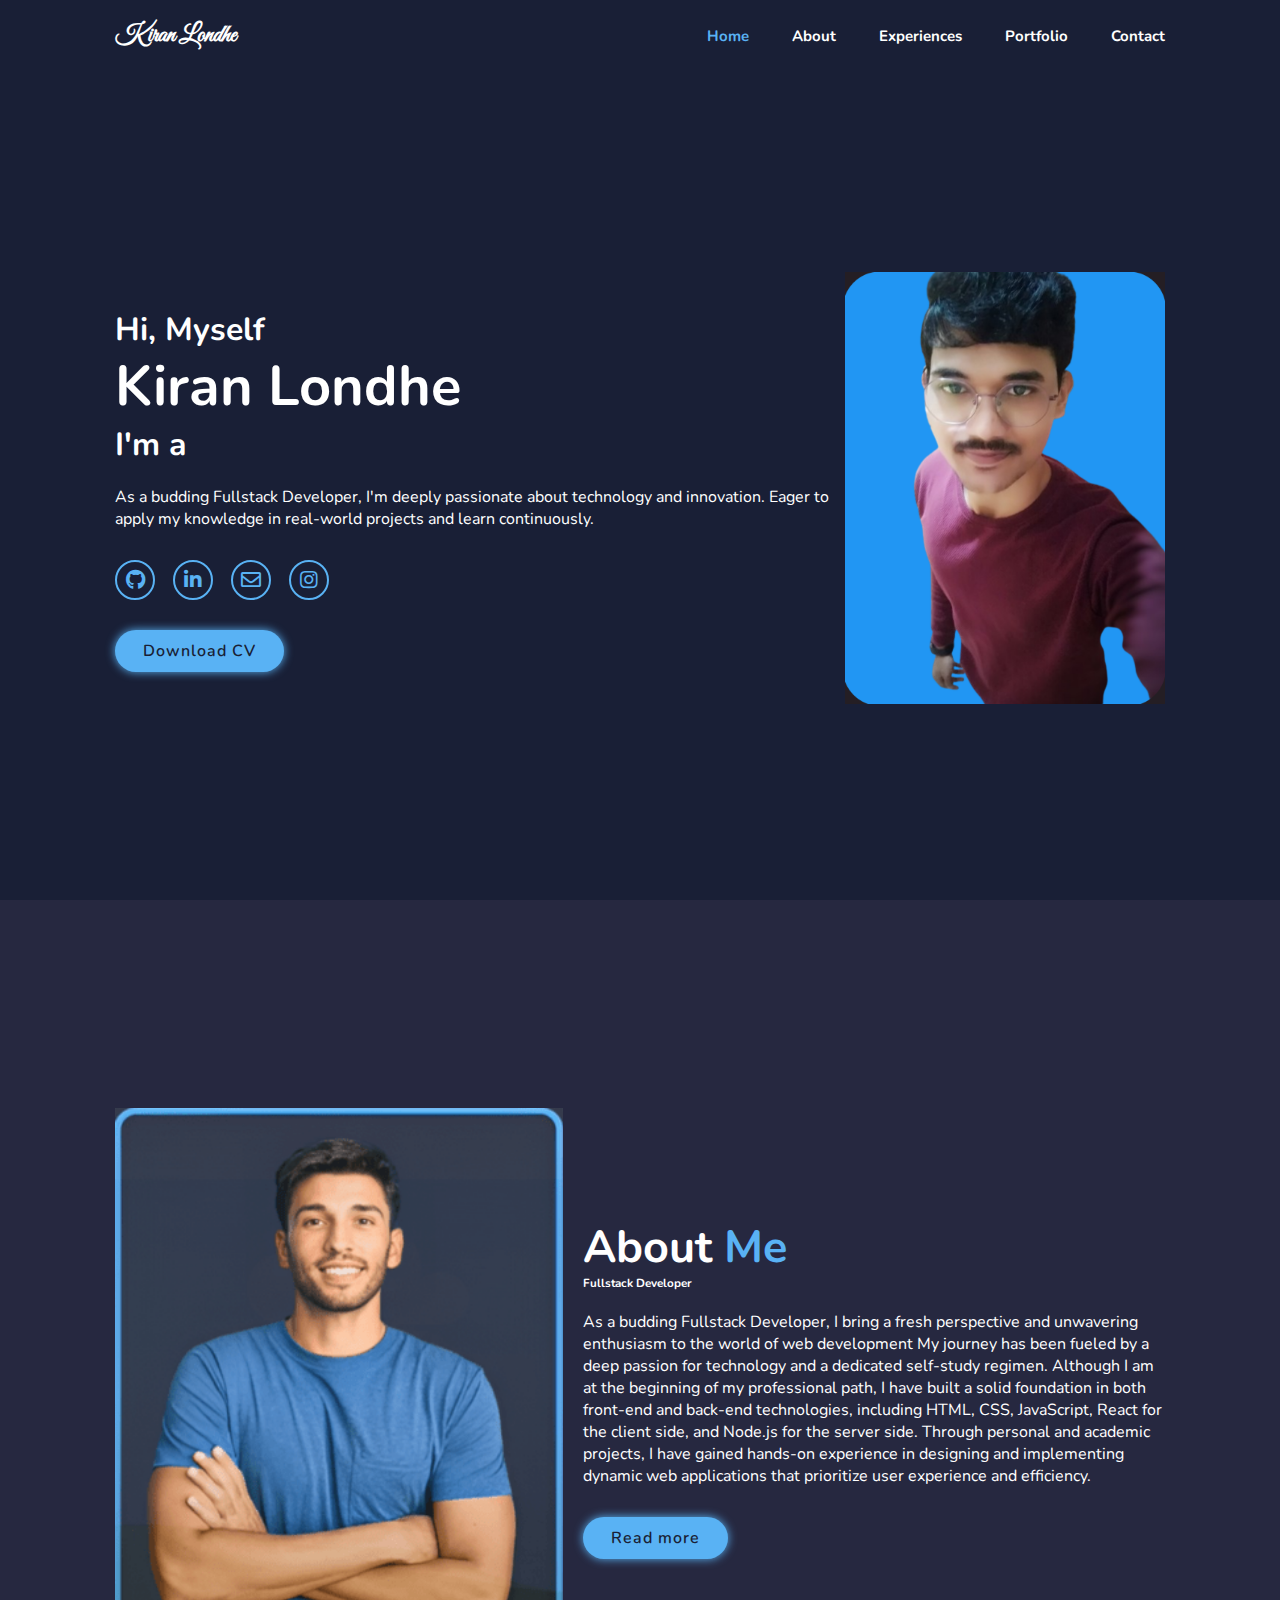
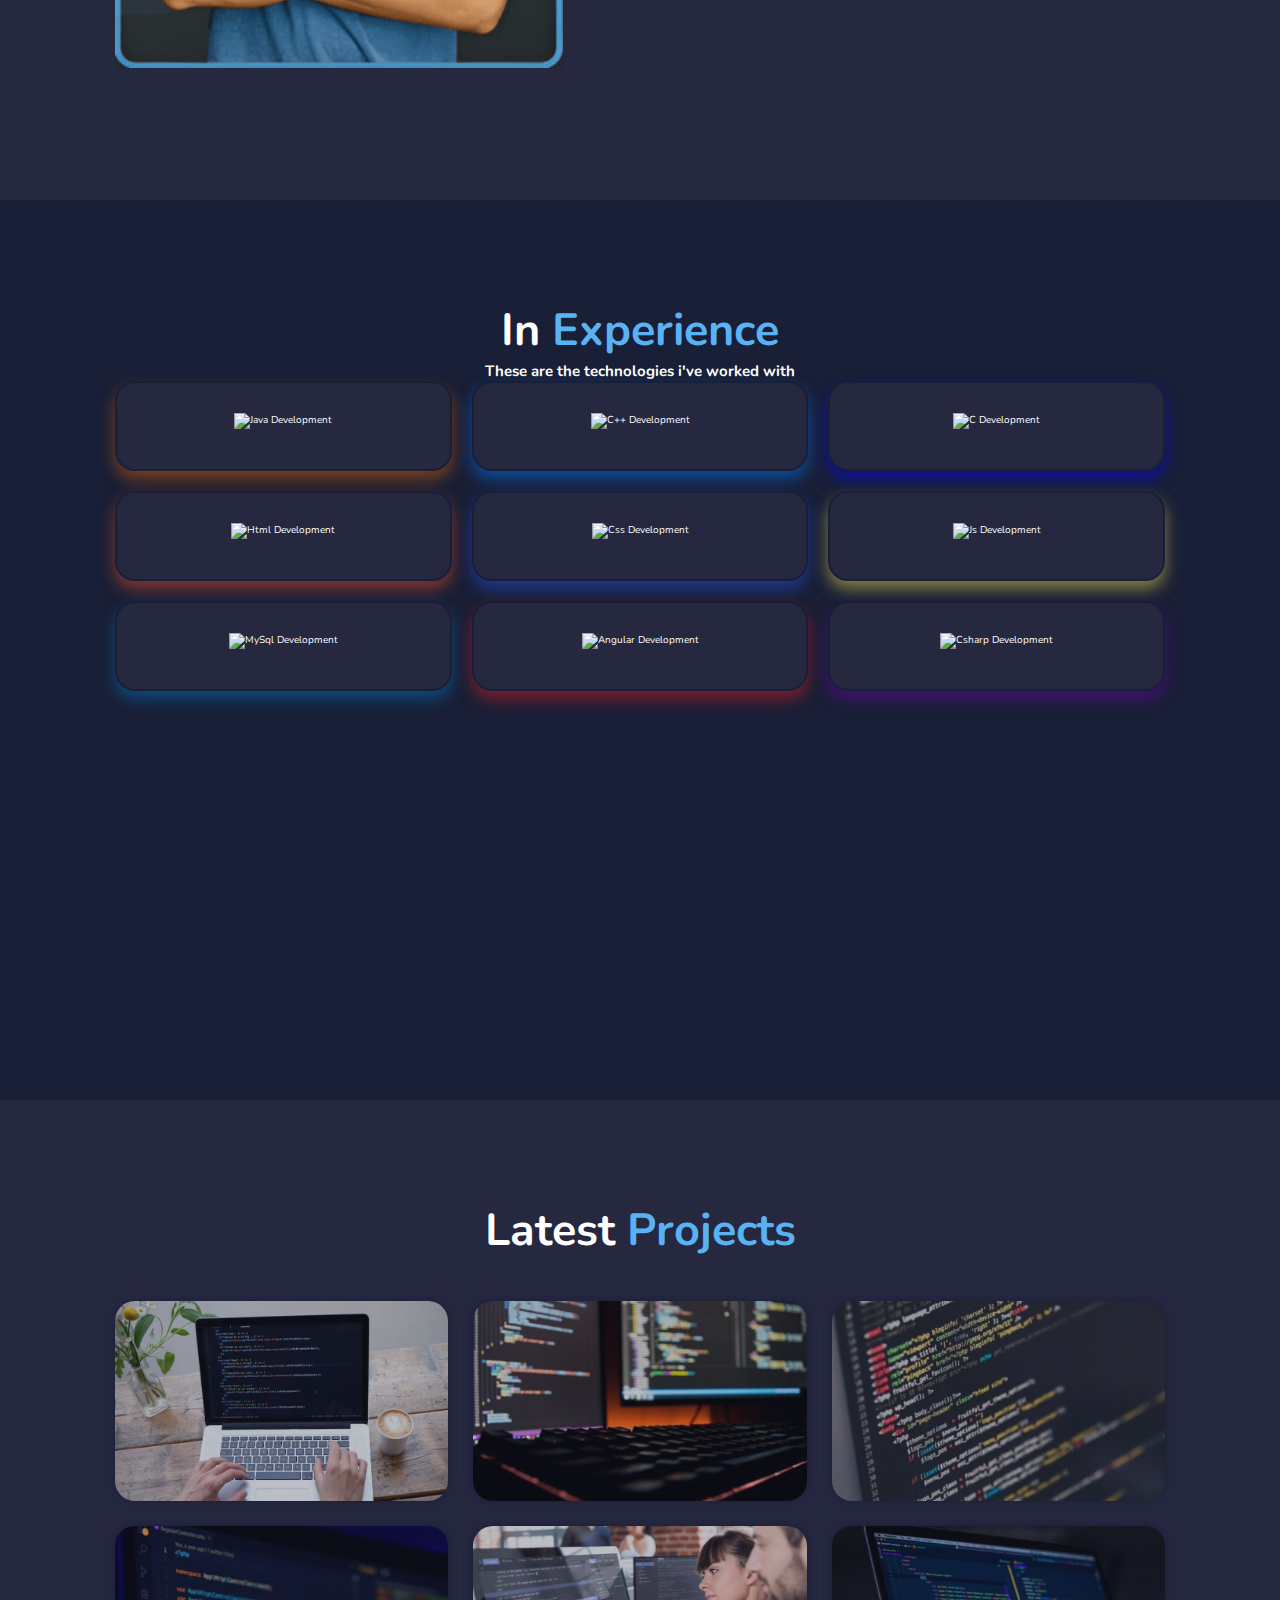
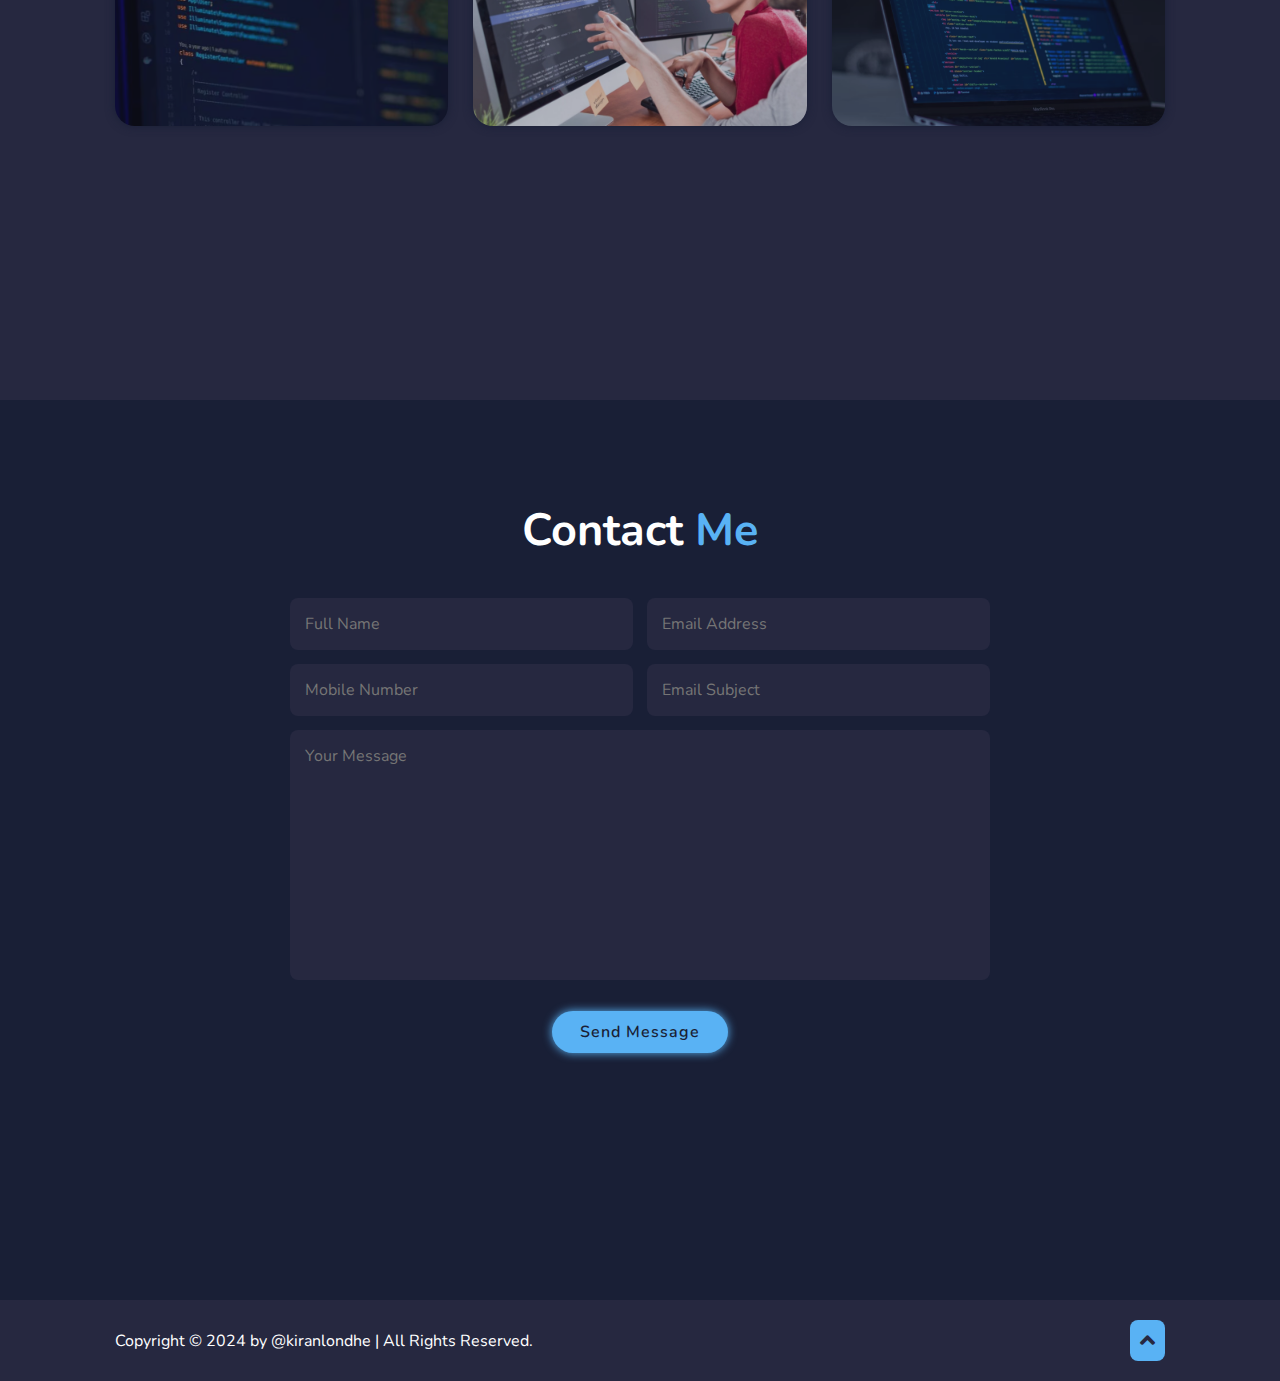
==== portfolio.html @ 90fc0c8a "Update portfolio.html" ====
<!DOCTYPE html>
<html lang="en">

<head>
    <meta charset="UTF-8">
    <meta name="viewport" content="width=device-width, initial-scale=1.0">
    <!---FONT-AWESOME-->
    <link rel="stylesheet" href="https://cdnjs.cloudflare.com/ajax/libs/font-awesome/5.15.4/css/all.min.css"
        integrity="sha512-1ycn6IcaQQ40/MKBW2W4Rhis/DbILU74C1vSrLJxCq57o941Ym01SwNsOMqvEBFlcgUa6xLiPY/NS5R+E6ztJQ=="
        crossorigin="anonymous" referrerpolicy="no-referrer" />

    <!--MAIN CSS-->
    <link rel="stylesheet" href="portfolio.css">
    <title>Personal Portfolio</title>
</head>

<body>
    <!---Header Design-->
    <header class="header">
        <a href="#" class="logo">Kiran Londhe</a>

        <i class="fas fa-bars" id="menu-icon"></i>

        <nav class="navbar">
            <a href="#home" class="active">Home</a>
            <a href="#about">About</a>
            <a href="#services">Experiences</a>
            <a href="#portfolio">Portfolio</a>
            <a href="#contact">Contact</a>
        </nav>

    </header>

    <!--HOME SECTION DESIGN-->

    <section class="home" id="home">
        <div class="home-content">
             <h3>Hi, Myself</h3>
             <h1>Kiran Londhe</h1>
            <h3>I'm a <span class="multiple-text"></span></h3>
            <p>As a budding Fullstack Developer, I'm deeply passionate about technology and innovation.
                Eager to apply my knowledge in real-world projects and learn continuously.</p>
            <div class="social-media">
                <a href="https://github.com/Kiran-Londhe"><i class="fab fa-github"></i></a>
                <a href="https://www.linkedin.com/in/kiranlondhe1604/"><i class="fab fa-linkedin-in"></i></a>
                <a href="mailto:kiranlondhe1604@gmail.com"><i class="far fa-envelope"></i></a>
                <a href="https://www.instagram.com/_kiran_londhe_/"><i class="fab fa-instagram"></i></a>

            </div>
            <a href="Kiran_Londhe_Resume.pdf" class="btn" download="Kiran_Londhe_CV.pdf">Download CV</a>
        </div>

        <div class="home-img">
            <img src="Untitled design (2).png" alt="">
        </div>

    </section>


    <!--ABOUT SECTION DESIGN-->

    <section class="about" id="about">
        <div class="about-img">
            <img src="profile (1).png" alt="">

        </div>
        <div class="about-content">
            <h2 class="heading">About <span>Me</span> </h2>
            <h3>Fullstack Developer</h3>
            <p id="short-bio">As a budding Fullstack Developer, I bring a fresh perspective and unwavering enthusiasm to
                the world of web development My journey has been fueled by a deep passion for technology and a dedicated
                self-study regimen. Although I am at the beginning of my professional path, I have built a
                solid foundation in both front-end and back-end technologies, including HTML, CSS, JavaScript, React for
                the client side, and Node.js for the server side. Through personal and academic projects, I have gained
                hands-on experience in designing and implementing dynamic web applications that prioritize user
                experience and efficiency.</p>
            <p id="full-bio" class="hidden"> I have developed a small e-commerce site, a blog platform, and a real-time
                chat application, each project sharpening my problem-solving skills and understanding of web development
                principles. My commitment to continuous learning and improvement is unwavering, and I am eager to apply
                my knowledge and skills in a professional setting, contributing to impactful projects and collaborating
                with experienced teams.</p>
            <button id="read-more-btn" class="btn">Read more</button>
        </div>

    </section>

    <!--SERVICES SECTION DESIGN-->

    <section class="services" id="services">
        <h2 class="heading">In <span>Experience</span></h2>
        <center><h2>These are the technologies i've worked with</h2></center>

        <div class="services-container">
            <div class="services-box java-box">
               
                <img src="https://camo.githubusercontent.com/0d4b500c99671bf83bcb747e4f25f3da28765f2bbb4cdd9733c09f9a46381aaa/68747470733a2f2f63646e2e6a7364656c6976722e6e65742f67682f64657669636f6e732f64657669636f6e2f69636f6e732f6a6176612f6a6176612d6f726967696e616c2e737667"
                alt="Java Development" class="logo-shadow java-logo" style="width: 100px; height: auto;">
                <!-- <h3>Web Development</h3>
                <p>Lorem ipsum dolor sit amet consectetur adipisicing elit. Tenetur consectetur excepturi laborum. Ipsa,
                    ipsam recusandae, voluptatem nesciunt maiores dolorem incidunt quidem officia magni magnam aut?</p>
                <a href="#" class="btn">Read More</a> -->
            </div>

            <div class="services-box cpp-box">
                <img src="https://camo.githubusercontent.com/cd7e24b6d077658f419aaa173b20cde5cadb5fe3ed659fb0848b95e4037a46b1/68747470733a2f2f63646e2e6a7364656c6976722e6e65742f67682f64657669636f6e732f64657669636f6e2f69636f6e732f63706c7573706c75732f63706c7573706c75732d6f726967696e616c2e737667"
                    alt="C++ Development" style="width: 100px; height: auto;">
                <!-- <h3>UI/UX Designing</h3>
                <p>Lorem ipsum dolor sit amet consectetur adipisicing elit. Tenetur consectetur excepturi laborum. Ipsa,
                    ipsam recusandae, voluptatem nesciunt maiores dolorem incidunt quidem officia magni magnam aut?</p>
                <a href="#" class="btn">Read More</a> -->
            </div>

            <div class="services-box c-box">
                <img src="https://camo.githubusercontent.com/34a110ef06e3aeed9a1de60ce8099b45eedc5580e1f49cc490c1b28c896b264e/68747470733a2f2f63646e2e6a7364656c6976722e6e65742f67682f64657669636f6e732f64657669636f6e2f69636f6e732f632f632d6f726967696e616c2e737667"
                alt="C Development" style="width: 100px; height: auto;">
                <!-- <h3>App Development</h3>
                <p>Lorem ipsum dolor sit amet consectetur adipisicing elit. Nam cupiditate excepturi rem assumenda aperiam. Autem.</p>
                <a href="#" class="btn">Read More</a> -->
            </div>

            <div class="services-box html-box">
                <img src="https://camo.githubusercontent.com/6647554cf19482c32acc6a6a3b8bd68b845fafabd474595e7e92dead3075c3ea/68747470733a2f2f63646e2e6a7364656c6976722e6e65742f67682f64657669636f6e732f64657669636f6e2f69636f6e732f68746d6c352f68746d6c352d6f726967696e616c2e737667"
                alt="Html Development" style="width: 100px; height: auto;">
                <!-- <h3>App Development</h3>
                <p>Lorem ipsum dolor sit amet consectetur adipisicing elit. Nam cupiditate excepturi rem assumenda aperiam. Autem.</p>
                <a href="#" class="btn">Read More</a> -->
            </div>

            <div class="services-box css-box">
                <img src="https://camo.githubusercontent.com/4eaf7f26830ffa4bc4c4502a24e9be29fa2796208648a805e8f610da811aeb05/68747470733a2f2f63646e2e6a7364656c6976722e6e65742f67682f64657669636f6e732f64657669636f6e2f69636f6e732f637373332f637373332d6f726967696e616c2e737667"
                alt="Css Development" style="width: 100px; height: auto;">
                <!-- <h3>App Development</h3>
                <p>Lorem ipsum dolor sit amet consectetur adipisicing elit. Nam cupiditate excepturi rem assumenda aperiam. Autem.</p>
                <a href="#" class="btn">Read More</a> -->
            </div>

            <div class="services-box js-box">
                <img src="https://camo.githubusercontent.com/426c1121b29abc64a6b1af1e3aa3091abb38e39c87054720b765af1425c74e7f/68747470733a2f2f63646e2e6a7364656c6976722e6e65742f67682f64657669636f6e732f64657669636f6e2f69636f6e732f6a6176617363726970742f6a6176617363726970742d6f726967696e616c2e737667"
                alt="Js Development" style="width: 100px; height: auto;">
                <!-- <h3>App Development</h3>
                <p>Lorem ipsum dolor sit amet consectetur adipisicing elit. Nam cupiditate excepturi rem assumenda aperiam. Autem.</p>
                <a href="#" class="btn">Read More</a> -->
            </div>

            <div class="services-box mysql-box">
                <img src="https://camo.githubusercontent.com/8b690f4dff81513c7425f3b8f6e66b34a1dea43e22562037eeb5449d18571c89/68747470733a2f2f63646e2e6a7364656c6976722e6e65742f67682f64657669636f6e732f64657669636f6e2f69636f6e732f6d7973716c2f6d7973716c2d6f726967696e616c2e737667"
                alt="MySql Development" style="width: 100px; height: auto;">
                <!-- <h3>App Development</h3>
                <p>Lorem ipsum dolor sit amet consectetur adipisicing elit. Nam cupiditate excepturi rem assumenda aperiam. Autem.</p>
                <a href="#" class="btn">Read More</a> -->
            </div>

          <div class="services-box angular-box">
                <img src="https://camo.githubusercontent.com/2a6bb98dbcd03f1212800166be8668614684884f392782b3ac10a9d388924237/68747470733a2f2f63646e2e6a7364656c6976722e6e65742f67682f64657669636f6e732f64657669636f6e2f69636f6e732f616e67756c61726a732f616e67756c61726a732d6f726967696e616c2e737667"
                alt="Angular Development" style="width: 100px; height: auto;">
                <!-- <h3>App Development</h3>
                <p>Lorem ipsum dolor sit amet consectetur adipisicing elit. Nam cupiditate excepturi rem assumenda aperiam. Autem.</p>
                <a href="#" class="btn">Read More</a> -->
            </div>

           <div class="services-box csharp-box">
                <img src="https://camo.githubusercontent.com/2d9be2cdbe847aa58cefeb401833777b9330a5d91389066137fc1c84589eabfe/68747470733a2f2f63646e2e6a7364656c6976722e6e65742f67682f64657669636f6e732f64657669636f6e2f69636f6e732f6373686172702f6373686172702d6f726967696e616c2e737667"
                alt="Csharp Development" style="width: 100px; height: auto;">
                <!-- <h3>App Development</h3>
                <p>Lorem ipsum dolor sit amet consectetur adipisicing elit. Nam cupiditate excepturi rem assumenda aperiam. Autem.</p>
                <a href="#" class="btn">Read More</a> -->
            </div>
            
        </div>

    </section>

    <!--PORTFOLIO SECTION DESIGN-->

    <section class="portfolio" id="portfolio">
        <h2 class="heading">Latest <span>Projects</span></h2>

        <div class="portfolio-container">
            <div class="portfolio-box">
                <img src="1.png" alt="">
                <div class="portfolio-layer">
                    <h4>File Packer Unpacker</h4>
                    <p>Secure file handling with compression and decompression.</p>
                     <a href="https://github.com/Kiran-Londhe/FilePackerUnpackerEncryptor" target="_blank" class="github-link"><i class="fas fa-external-link-alt"></i></a>
                    
                </div>
            </div>

            <div class="portfolio-box">
                <img src="2.png" alt="">
                <div class="portfolio-layer">
                    <h4>Chat Messenger with Log Facility</h4>
                    <p>Chat with logs and cross-platform support.</p>
                    <i class="fas fa-external-link-alt"></i>
                </div>
            </div>

            <div class="portfolio-box">
                <img src="3.png" alt="">
                <div class="portfolio-layer">
                    <h4>Web Design</h4>
                    <p>Lorem ipsum dolor sit amet consectetur adipisicing elit.</p>
                    <i class="fas fa-external-link-alt"></i>
                </div>
            </div>

            <div class="portfolio-box">
                <img src="4.png" alt="">
                <div class="portfolio-layer">
                    <h4>Web Design</h4>
                    <p>Lorem ipsum dolor sit amet consectetur adipisicing elit.</p>
                    <i class="fas fa-external-link-alt"></i>
                </div>
            </div>

            <div class="portfolio-box">
                <img src="Shutterstock_1016500210-1.jpg" alt="">
                <div class="portfolio-layer">
                    <h4>Web Design</h4>
                    <p>Lorem ipsum dolor sit amet consectetur adipisicing elit.</p>
                    <i class="fas fa-external-link-alt"></i>
                </div>
            </div>

            <div class="portfolio-box">
                <img src="6.png" alt="">
                <div class="portfolio-layer">
                    <h4>Web Design</h4>
                    <p>Lorem ipsum dolor sit amet consectetur adipisicing elit.</p>
                    <i class="fas fa-external-link-alt"></i>
                </div>
            </div>


        </div>
    </section>

    <!--CONTACT SECTION DESIGN-->
    <section class="contact" id="contact">
        <h2 class="heading">Contact <span>Me</span></h2>

        <form action="contact-form-handler.php" method="POST">
            <div class="input-box">
                <input type="text" name="name" placeholder="Full Name" required>
                <input type="email" name="email" placeholder="Email Address" required>
            </div>
            <div class="input-box">
                <input type="number" name="mobile" placeholder="Mobile Number" required>
                <input type="text" name="subject" placeholder="Email Subject" required>
            </div>
            <textarea name="message" id="" cols="30" rows="10" placeholder="Your Message" required></textarea>
            <input type="submit" value="Send Message" class="btn">
        </form>
        
    </section>


    <!--FOOTER DESIGN-->

    <footer class="footer">
        <div class="footer-text">
            <p>Copyright &copy; 2024 by @kiranlondhe | All Rights Reserved.</p>
        </div>

        <div class="footer-iconTop">
            <a href="#home"><i class="fas fa-angle-up"></i></a>
        </div>
    </footer>

    <!-- SSCRIPT REVEAL JS-->
    <script src="https://unpkg.com/scrollreveal"></script>

    <!-- SSCRIPT REVEAL JS-->

    <script src="https://unpkg.com/typed.js@2.1.0/dist/typed.umd.js"></script>

    <!-- MAIN JS-->
    <script src="portfolio.js"></script>

</body>

</html>
---- portfolio.css ----
@import url('https://fonts.googleapis.com/css2?family=Nunito:ital,wght@0,200;0,300;0,400;0,500;0,600;0,700;0,800;0,900;1,200;1,300;1,400;1,500;1,600;1,700;1,800;1,900&display=swap');
@import url('https://fonts.googleapis.com/css2?family=Great+Vibes&display=swap');
* {
    margin: 0;
    padding: 0;
    box-sizing: border-box;
    text-decoration: none;
    border: none;
    outline: none;
    scroll-behavior: smooth;
    font-family: 'Nunito', sans-serif;
}

:root 
{
    --big-color: #191f36;
    --snd-bf-color: #262840;
    --text-color: #fff;
    --main-color: #59B2F4;
}

html 
{
    font-size: 62.5%;
    overflow-x: hidden;

}

body 
{
    background: var(--big-color);
    color: var(--text-color);

}

section 
{
    min-height: 100vh;
    padding: 10rem 9% 2rem;
}

.header 
{
    position: fixed;
    top: 0;
    left: 0;
    width: 100%;
    padding: 2rem 9%;
    background: var(--big-color);
    display: flex;
    justify-content: space-between;
    align-items: center;
    z-index: 100;

}

.logo 
{
   
    font-size: 2.5rem;
    color: var(--text-color);
    font-weight: 700;
    cursor: default;
    font-family: 'Great Vibes', cursive;
}

.navbar a 
{
    font-size: 1.5rem;
    color: var(--text-color);
    margin-left: 4rem;
    font-weight: 700;
}

.navbar a:hover,
.navbar a.active 
{
    color: var(--main-color);
}

#menu-icon 
{
    font-size: 3.6rem;
    color: var(--text-color);
    display: none;
}

.home 
{
    display: flex;
    justify-content: center;
    align-items: center;
}

.home-content h3 
{
    font-size: 3.2rem;
    font-weight: 700;
}

.home-content h3:nth-of-type(2) 
{
    margin-bottom: 2rem;
}

span 
{
    color: var(--main-color);
}

.home-content h1 
{
    font-size: 5.6rem;
    font-weight: 700;
    line-height: 1.3;
}

.home-img img 
{
    width: 25vw;
    animation: floatImage 4s ease-in-out infinite;

}

@keyframes floatImage
{
    0% {
        transform: translateY(0);
      }
   
   50% {
       transform: translateY(-2.4rem);
   }  
   
   100%{
       transform: translateY(0);
   }
}

.home-content p
{
    font-size: 1.6rem;
}

.social-media a
{
    display: inline-flex;
    justify-content: center;
    align-items: center;
    width: 4rem;
    height: 4rem;
    background: transparent;
    border: .2rem solid var(--main-color);
    border-radius: 50%;
    font-size: 2rem;
    color: var(--main-color);
    margin: 3rem 1.5rem 3rem 0;
    transition: .5s ease;
}

.social-media a:hover
{
    background: var(--main-color);
    color: var(--snd-bf-color);
    box-shadow: 0 0 1rem var(--main-color);
}

.btn
{
    display: inline-block;
    padding: 1rem 2.8rem;
    background: var(--main-color);
    border-radius: 4rem;
    box-shadow: 0 0 1rem var(--main-color);
    font-size: 1.6rem;
    color: var(--big-color);
    letter-spacing: .1rem;
    font-weight: 600;
    transition: .5s ease;
}

.btn:hover
{
    box-shadow: none;
}

.about
{
    display: flex;
    justify-content: center;
    align-items: center;
    gap: 2rem;
    background: var(--snd-bf-color);
}
.hidden {
    display: none;
}

.about-img img
{
    width: 35vw;
}

.heading
{
    text-align: center;
    font-size: 4.5rem;
}

.about-content h2
{
text-align: left;
line-height: 1.2;
}

.about-content h3
{
    font-size: 2.rem;
}

.about-content p
{
    font-size: 1.6rem;
    margin: 2rem 0 3rem;
}


.services.h2
{
    margin-bottom: 5rem;
}

.services-container
{
    display: flex;
    justify-content: center;
    align-items: center;
    flex-wrap: wrap;
    gap: 2rem;
}

/* Java box shadow */

.services-box.java-box 
{
    box-shadow: 0 8px 16px rgba(217, 95, 2, 0.5); /* Dark orange for Java */
}

/* C++ box shadow */
.services-box.cpp-box 
{
    box-shadow: 0 8px 16px rgba(0, 120, 255, 0.5); /* Mid-tone blue shadow */
}

/* C box shadow */
.services-box.c-box 
{
    box-shadow: 0 8px 16px rgba(0, 0, 255, 0.5); /* Blue for C */
}

/* HTML box shadow */
.services-box.html-box {
    box-shadow: 0 8px 16px rgba(227, 79, 38, 0.5); /* Dark orange for HTML */
}

/* CSS box shadow */
.services-box.css-box 
{
    box-shadow: 0 8px 16px rgba(38, 77, 228, 0.5); /* Blue for CSS */
}

/* JavaScript box shadow */
.services-box.js-box 
{
    box-shadow: 0 8px 16px rgba(240, 219, 79, 0.5); /* Yellow for JavaScript */
}

/* MySQL box shadow */
.services-box.mysql-box 
{
    box-shadow: 0 8px 16px rgba(0, 117, 190, 0.5); /* Blue for MySQL */
}

.services-box.angular-box 
{
    box-shadow: 0 8px 16px rgba(221, 27, 37, 0.5); /* Red for Angular */
}

.services-box.csharp-box 
{
    box-shadow: 0 8px 16px rgba(106, 0, 175, 0.5); /* Purple for C# */
}




.services-container .services-box
{
    flex: 1 1 30rem;
    background: var(--snd-bf-color);
    padding: 3rem 2rem 4rem;
    border-radius: 2rem;
    text-align: center;
    border: .2rem solid var(--big-color);
    transition: .5s ease;
    /* box-shadow: 0 8px 16px rgba(93, 240, 2, 0.2);  */
}

.services-container .services-box:hover
{
    border-color: var(--main-color);          
    transform: scale(1.02);
}

.services-box i
{
 font-size: 7rem;
 color: var(--main-color);
}

.services-box h3
{
    font-size: 2.6rem;
}

.services-box p
{
    font-size: 1.6rem;
    margin: 1rem 0 3rem;
}

.portfolio
{
    background: var(--snd-bf-color);
}

.portfolio h2
{
    margin-bottom: 4rem;
}

.portfolio-container
{
    display: grid;
    grid-template-columns: repeat(3, 1fr);
    align-items: center;
    gap: 2.5rem;
}

.portfolio-container .portfolio-box
{
    position: relative;
    border-radius: 2rem;
    box-shadow: 0 0 1rem var(--big-color);
    overflow: hidden;
    display: flex;
}

.portfolio-box img
{
    width: 100%;
    height: 200px;
    object-fit: cover;
    transition: .5s ease;
    opacity: 0.7;
}

.portfolio-box:hover img
{
    width: scale(1.1);
}

.portfolio-box .portfolio-layer
{
    position: absolute;
    bottom: 0;
    left: 0;
    width: 100%;
    height: 100%;
    background: linear-gradient(rgba(0, 0, 0, 0.1), var(--main-color));
    display: flex;
    justify-content: center;
    align-items: center;
    flex-direction: column;
    text-align: center;
    padding: 0 4rem;
    transform: translateY(100%);
    transition: .5s ease;
}

.portfolio-box:hover .portfolio-layer
{
    transform: translateY(0);
}

.portfolio-layer h4
{
    font-size: 3rem;
}

.portfolio-layer p
{
    font-size: 1.6rem;
    margin: .3rem 0 1rem;
}
.portfolio-layer a
{
    display: inline-flex;
    justify-content: center;
    align-items: center;
    width: 5rem;
    height: 5rem;
    background: var(--text-color);
    border-radius: 50%;
}

.portfolio-layer a i
{
  font-size: 2rem;
  color: var(--snd-bf-color);
}

.contact h2
{
    margin-bottom: 3rem;
}

.contact form
{
    max-width: 70rem;
    margin: 1rem auto;
    text-align: center;
    margin-bottom: 3rem;
}

.contact form .input-box
{
    display: flex;
    justify-content: space-between;
    flex-wrap: wrap;
}

.contact form .input-box input, 
.contact form textarea
{
    width: 100%;
    padding: 1.5rem;
    font-size: 1.6rem;
    color: var(--text-color);
    background: var(--snd-bf-color);
    border-radius: .8rem;
    margin: .7rem 0;

}

.contact form .input-box input
{
    width: 49%;
}

.contact form textarea
{
    resize: none;
}

.contact form .btn
{
    margin-top: 2rem;
    cursor: pointer;
}

.footer
{
    display: flex;
    justify-content: space-between;
    align-items: center;
    flex-wrap: wrap;
    padding: 2rem 9%;
    background: var(--snd-bf-color);
}

.footer-text
{
    font-size: 1.6rem;
}

.footer-iconTop
{
    display: inline-flex;
    justify-content: center;
    align-items: center;
    padding: .8rem 1rem;
    background: var(--main-color);
    border-radius: .8rem;
    transition: .5s ease;
}

.footer-iconTop a:hover
{
    box-shadow: 0 0 1rem var(--main-color);
}

.footer-iconTop a i
{
    font-size: 2.4rem;
    color: var(--snd-bf-color);
}

/* BREAKPOINT */

@media (max-width: 120px)
{
    html
    {
      font-size: 55%;
    }
}

@media (max-width: 991px)
{
    .header
    {
      padding: 2rem 3%;
    }

    section
    {
        padding:10rem 3% ;
    }

    .services
    {
        padding: 7rem;
    }

    .portfolio
    {
        padding-bottom: 7rem;
    }

    .contact
    {
        min-height: auto;
    }

    .footer
    {
        padding: 2rem 3%;
    }
}

@media (max-width: 768px)

{
    #menu-icon
    {
        display: block;
    }

    .navbar
    {
        position: absolute;
        top: 100%;
        left: 0;
        width: 100%;
        padding: 1rem 3%;
        background: var(--big-color);
        border-top: .1rem solid rgba(0, 0, 0, .2);
        box-shadow: 0 .5rem 1rem rgba(0, 0, 0, .2);
        display: none;
        
    }

    .navbar.active
    {
        display: block;
    }
 
    .navbar.a
    {
        display: block;
        font-size: 2rem;
        margin: 3rem 0;
    }
 

    .home
    {
        flex-direction: column;
    }

    .home-content
    {
        font-size: 2.6rem;
    }

    .home-content h1
    {
        font-size: 5rem;
    }
    
    .home-content
    {
        order: 2;
    }

    .home-img img
    {
        width: 70vw;
        margin-top: 4rem;
    }

    .about
    {
        flex-direction: column;
    }

    .about-img img
    {
        width: 90vw;
        margin-top: 4rem;
    }

    .services h2
    {
        margin-bottom: 3rem;
    }

    .portfolio h2
    {
        margin-bottom: 3rem;
    }

    .portfolio-container
    {
        grid-template-columns: repeat(2, 1fr);
    }

}

@media (max-width: 617px)
{
    .portfolio-container
    {
        grid-template-columns: 1fr;
    }

    .home-img img
    {
        width: 80vw;
        margin-top: 8rem;
    }

    .about-img img
    {
        width: 100vw;
        margin-top: 4rem;
    }

}

@media (max-width: 450px)
{
    html
    {
        font-size: 50%;
    }

    .contact form .input-box input
    {
        width: 100%;
    }

.github-link {
    display: inline-block;
    font-size: 10px; /* Adjust the size of the icon */
    color: #007bff;
}

.github-link:hover {
    color: #0056b3; /* Change color on hover */
}
}
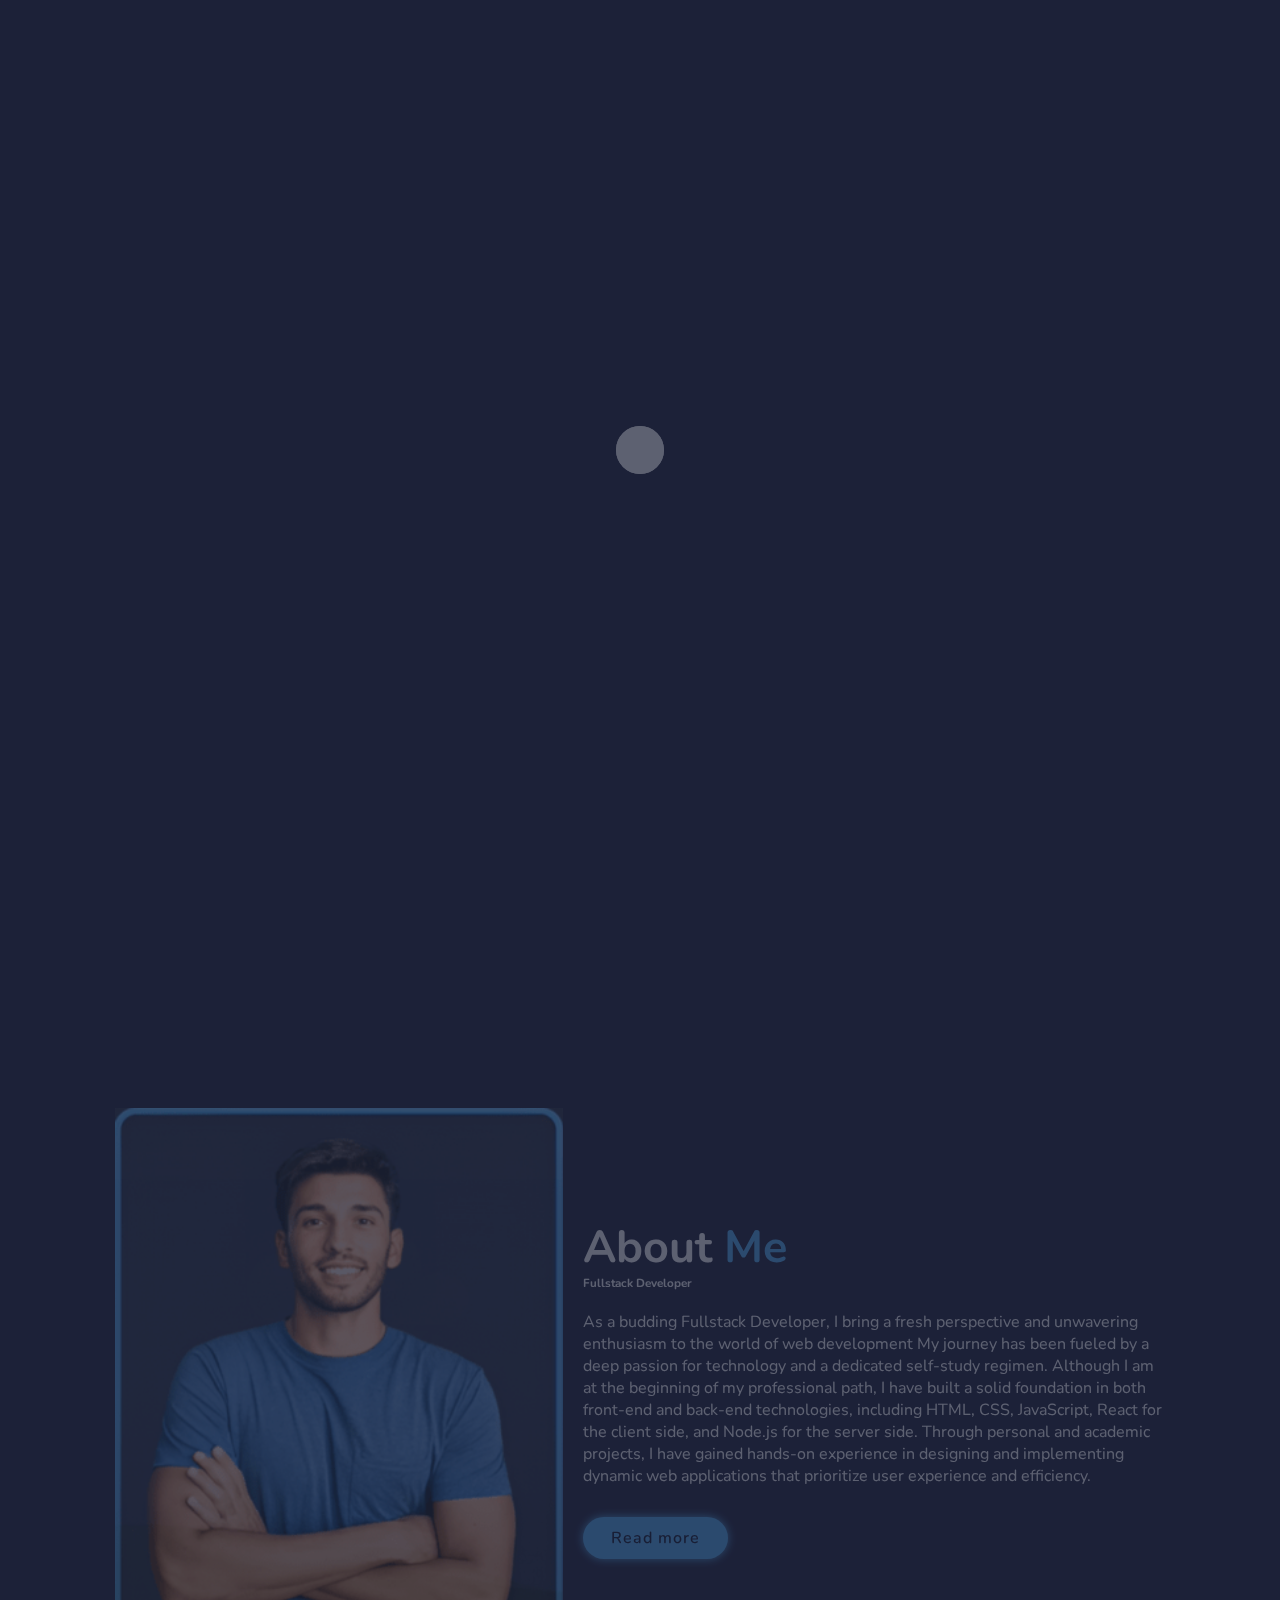
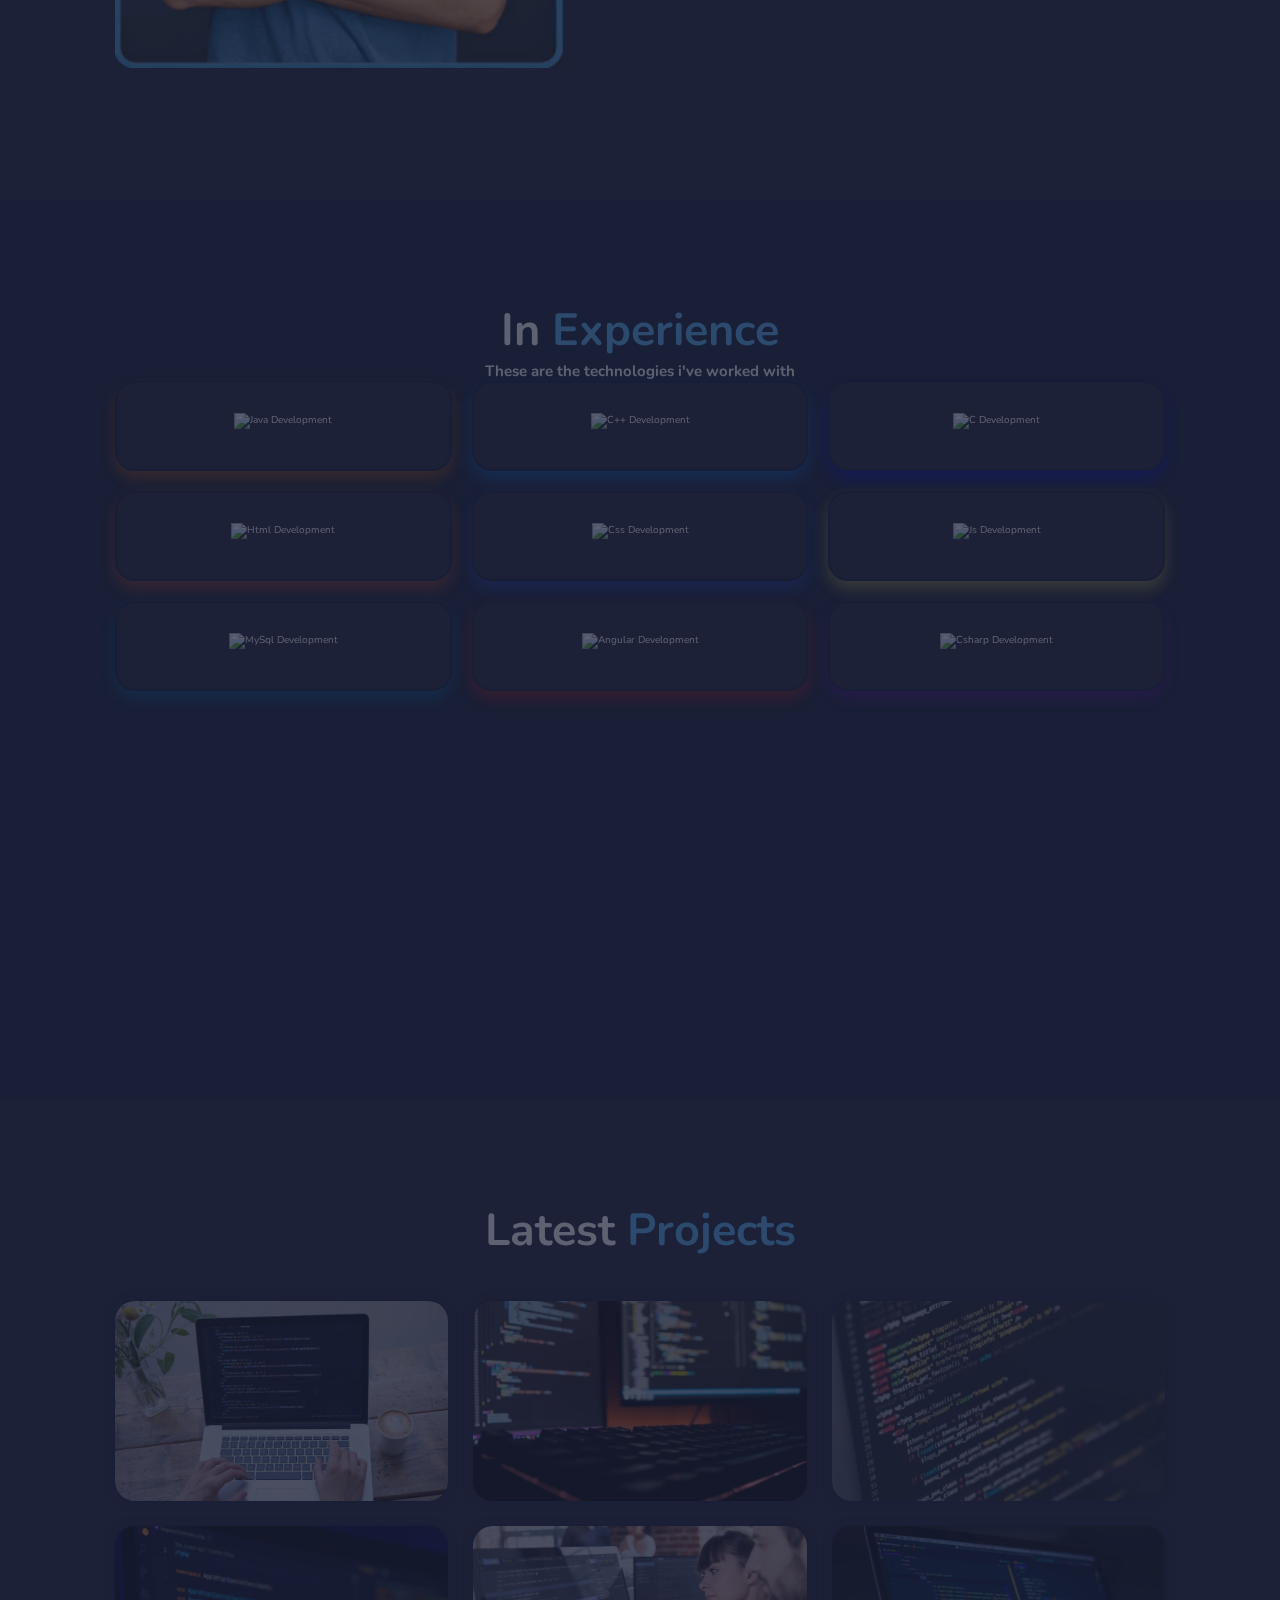
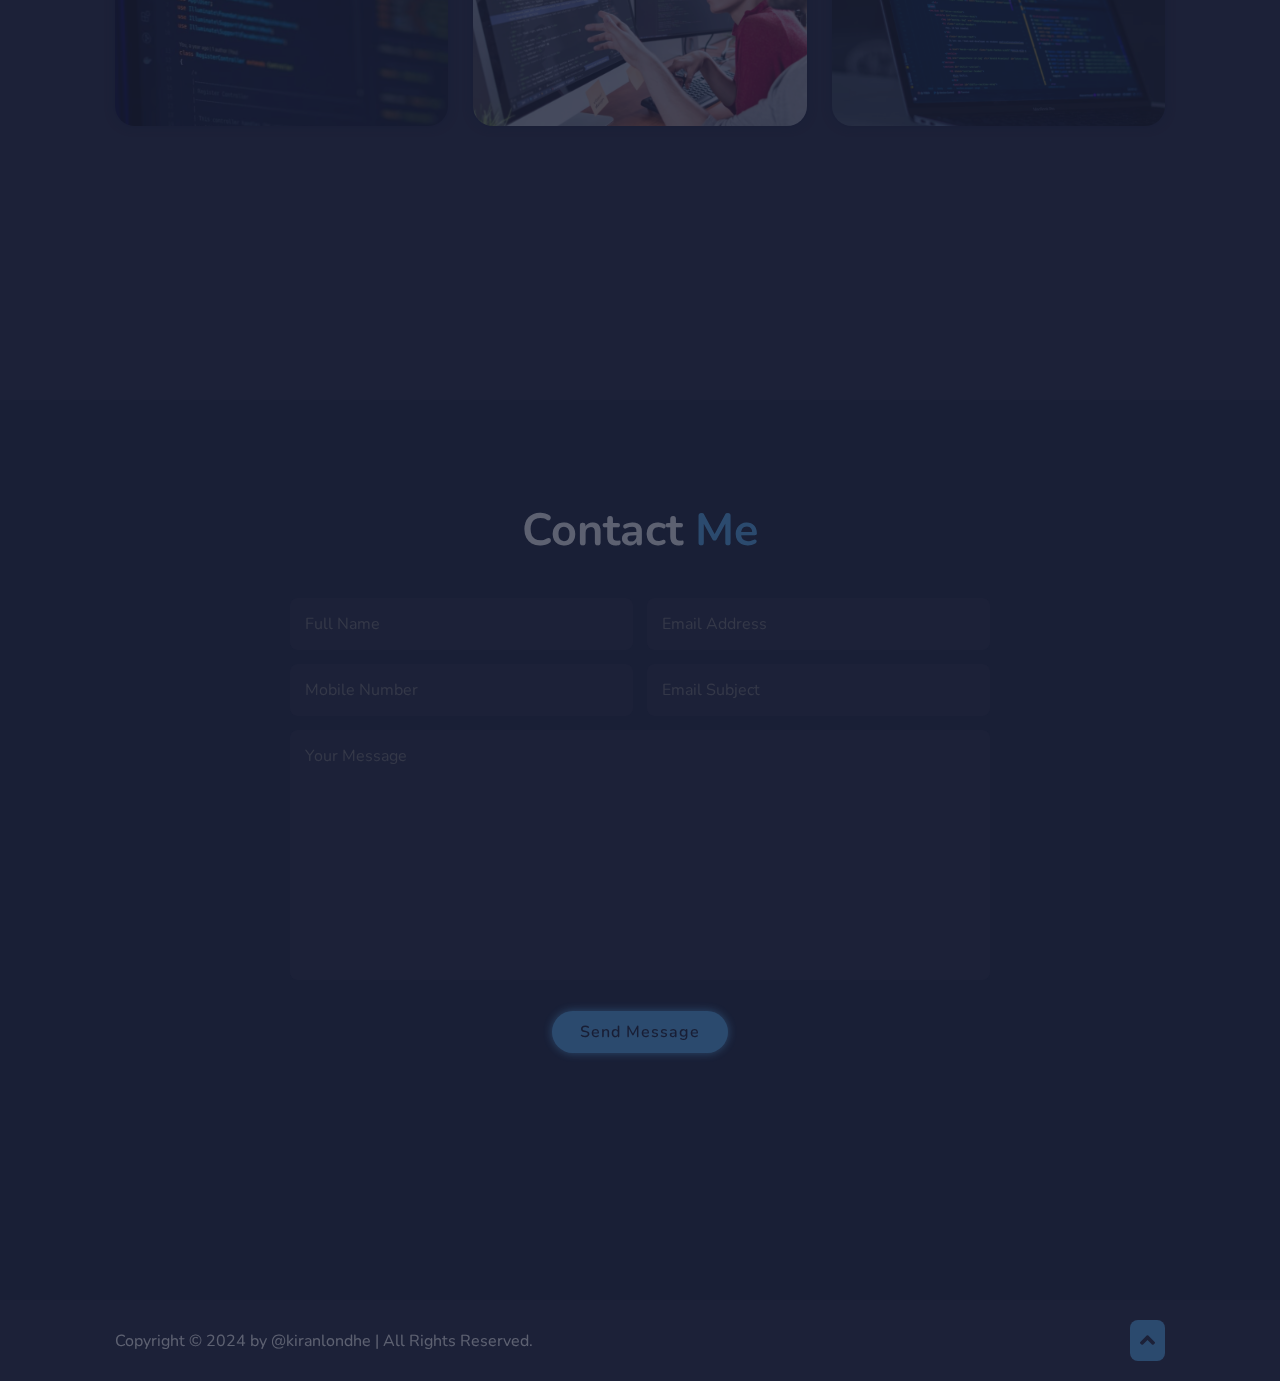
==== commit 903a9ece: "Update portfolio.html" ====
--- a/portfolio.html
+++ b/portfolio.html
@@ -15,6 +15,11 @@
 </head>
 
 <body>
+
+<!-- Preloader -->
+    <div id="preloader">
+        <div class="loader"></div>
+    </div>
     <!---Header Design-->
     <header class="header">
         <a href="#" class="logo">Kiran Londhe</a>
@@ -191,41 +196,42 @@
                 <div class="portfolio-layer">
                     <h4>Chat Messenger with Log Facility</h4>
                     <p>Chat with logs and cross-platform support.</p>
-                    <i class="fas fa-external-link-alt"></i>
+                    <a href="https://github.com/Kiran-Londhe/chatmessanger" target="_blank" class="github-link"><i class="fas fa-external-link-alt"></i></a>
+                    
                 </div>
             </div>
 
             <div class="portfolio-box">
                 <img src="3.png" alt="">
                 <div class="portfolio-layer">
-                    <h4>Web Design</h4>
+                    <h4>Car Rental System</h4>
+                    <p>Fleet reservation system with inventory management.</p>
+                    <a href="https://github.com/Kiran-Londhe/Project" target="_blank" class="github-link"><i class="fas fa-external-link-alt"></i></a>
+                </div>
+            </div>
+
+            <div class="portfolio-box">
+                <img src="4.png" alt="">
+                <div class="portfolio-layer">
+                    <h4>Under Development</h4>
                     <p>Lorem ipsum dolor sit amet consectetur adipisicing elit.</p>
                     <i class="fas fa-external-link-alt"></i>
                 </div>
             </div>
 
             <div class="portfolio-box">
-                <img src="4.png" alt="">
-                <div class="portfolio-layer">
-                    <h4>Web Design</h4>
+                <img src="Shutterstock_1016500210-1.jpg" alt="">
+                <div class="portfolio-layer">
+                    <h4>Under Development</h4>
                     <p>Lorem ipsum dolor sit amet consectetur adipisicing elit.</p>
                     <i class="fas fa-external-link-alt"></i>
                 </div>
             </div>
 
             <div class="portfolio-box">
-                <img src="Shutterstock_1016500210-1.jpg" alt="">
-                <div class="portfolio-layer">
-                    <h4>Web Design</h4>
-                    <p>Lorem ipsum dolor sit amet consectetur adipisicing elit.</p>
-                    <i class="fas fa-external-link-alt"></i>
-                </div>
-            </div>
-
-            <div class="portfolio-box">
                 <img src="6.png" alt="">
                 <div class="portfolio-layer">
-                    <h4>Web Design</h4>
+                    <h4>Under Development</h4>
                     <p>Lorem ipsum dolor sit amet consectetur adipisicing elit.</p>
                     <i class="fas fa-external-link-alt"></i>
                 </div>
@@ -277,6 +283,13 @@
     <!-- MAIN JS-->
     <script src="portfolio.js"></script>
 
+<script>
+    // Scroll to top when the page is reloaded or refreshed
+    window.onload = function() {
+        window.scrollTo(0, 0);
+    };
+</script>
+
 </body>
 
 </html>
--- a/portfolio.css
+++ b/portfolio.css
@@ -682,3 +682,67 @@
 }
 }
 
+/* Preloader CSS */
+    
+        /* Basic styling for the preloader */
+        #preloader {
+            position: fixed;
+            top: 0;
+            left: 0;
+            width: 100%;
+            height: 100%;
+            background-color: #262840;
+            display: flex;
+            justify-content: center;
+            align-items: center;
+            z-index: 1000;
+        }
+
+        .loader {
+            width: 48px;
+            height: 48px;
+            display: inline-block;
+            position: relative;
+        }
+
+        .loader::after,
+        .loader::before {
+            content: '';
+            box-sizing: border-box;
+            width: 48px;
+            height: 48px;
+            border-radius: 50%;
+            background: #FFF;
+            position: absolute;
+            left: 0;
+            top: 0;
+            animation: animloader 1s linear infinite;
+        }
+
+        .loader::after {
+            animation-delay: 0s;
+        }
+
+        @keyframes animloader {
+            0% {
+                transform: scale(0);
+                opacity: 1;
+            }
+
+            100% {
+                transform: scale(1);
+                opacity: 0;
+            }
+        }
+
+            /* Fade-in effect */
+            body {
+                opacity: 30%;
+                transition: opacity 2s ease-in-out; /* Fade in effect */
+            }
+
+            body.fade-in {
+                opacity: 100%;
+            }
+   
+
